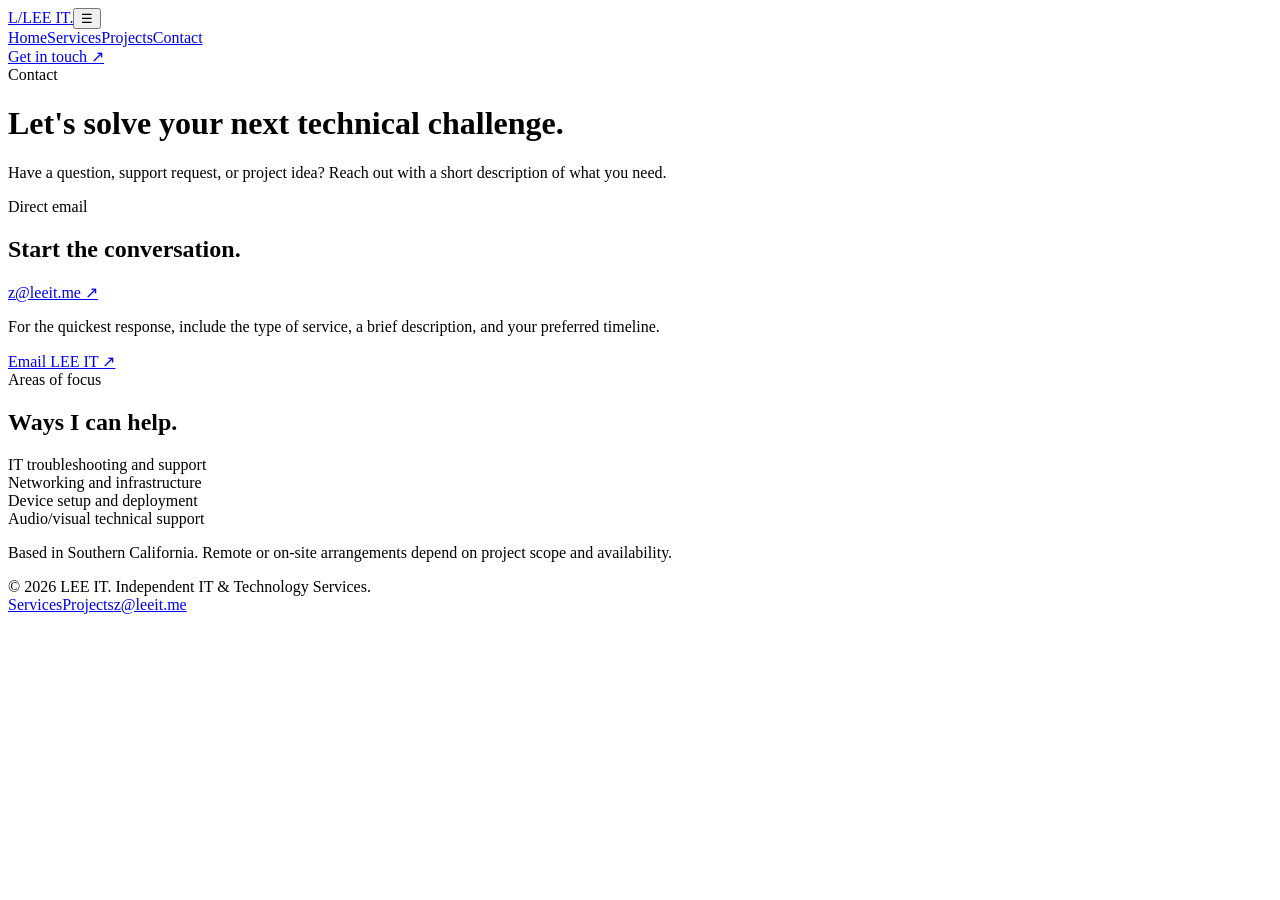
==== contact.html @ f7f3d747 "Add files via upload" ====
<!doctype html><html lang="en"><head><meta charset="utf-8"><meta name="viewport" content="width=device-width, initial-scale=1"><meta name="theme-color" content="#071322"><meta name="description" content="Contact LEE IT about technical support, infrastructure, and AV-related projects."><title>Get in Touch | LEE IT</title><link rel="canonical" href="https://leeit.me/contact.html"><link rel="icon" href="assets/favicon.svg" type="image/svg+xml"><link rel="stylesheet" href="assets/styles.css"><meta property="og:title" content="Get in Touch | LEE IT"><meta property="og:description" content="Contact LEE IT about technical support, infrastructure, and AV-related projects."><meta property="og:type" content="website"></head><body><header class="nav-wrap"><nav class="container"><a class="brand" href="index.html" aria-label="LEE IT home"><span class="brand-mark">L/</span><span>LEE IT<span style="color:var(--accent)">.</span></span></a><button class="menu-button" aria-label="Toggle navigation" aria-expanded="false">☰</button><div class="nav-links"><a href="index.html" >Home</a><a href="services.html" >Services</a><a href="projects.html" >Projects</a><a href="contact.html" aria-current="page" >Contact</a></div><a class="nav-cta" href="mailto:z@leeit.me">Get in touch ↗</a></nav></header><main><div class="page-header"><div class="container"><span class="eyebrow">Contact</span><h1>Let's solve your next technical challenge.</h1><p>Have a question, support request, or project idea? Reach out with a short description of what you need.</p></div></div><section><div class="container contact-layout"><div class="panel contact-box"><span class="eyebrow">Direct email</span><h2>Start the conversation.</h2><a class="contact-email" href="mailto:z@leeit.me">z@leeit.me ↗</a><p class="contact-note">For the quickest response, include the type of service, a brief description, and your preferred timeline.</p><a class="button" href="mailto:z@leeit.me?subject=IT%20Services%20Inquiry">Email LEE IT ↗</a></div><aside class="panel contact-box"><span class="eyebrow">Areas of focus</span><h2>Ways I can help.</h2><p class="contact-note">IT troubleshooting and support<br>Networking and infrastructure<br>Device setup and deployment<br>Audio/visual technical support</p><p class="small">Based in Southern California. Remote or on-site arrangements depend on project scope and availability.</p></aside></div></section></main><footer><div class="container footer-row"><div>© <span id="year">2026</span> LEE IT. Independent IT & Technology Services.</div><div class="footer-links"><a href="services.html">Services</a><a href="projects.html">Projects</a><a href="mailto:z@leeit.me">z@leeit.me</a></div></div></footer><script src="assets/main.js" defer></script></body></html>
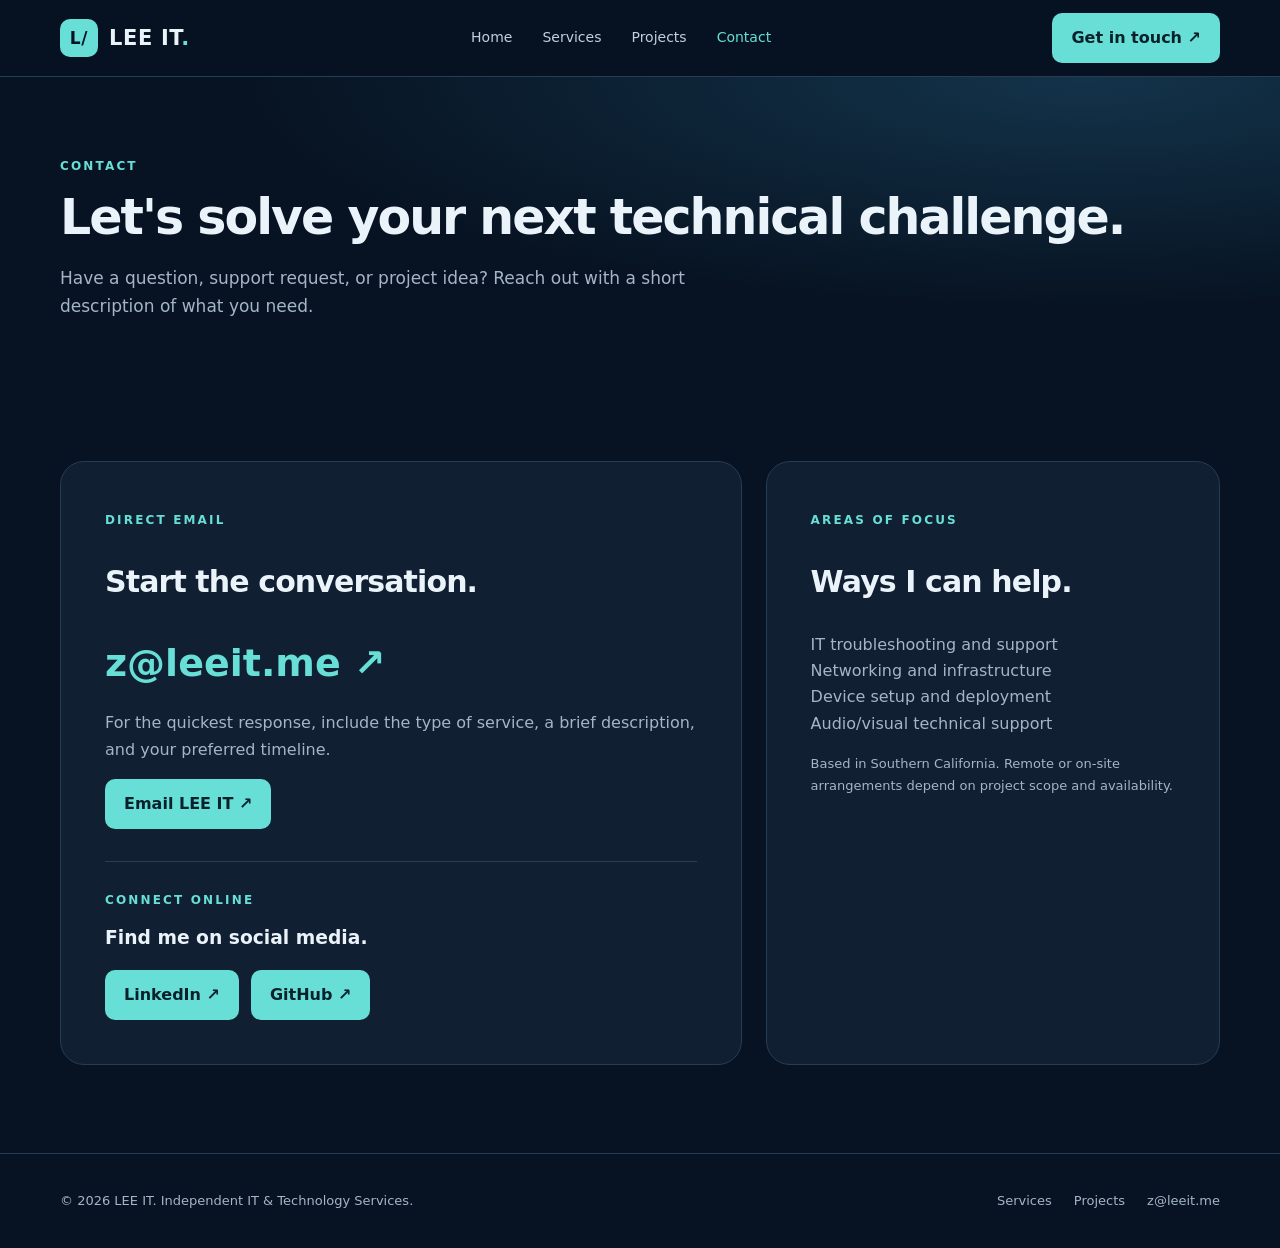
==== commit befcf30d: "Update contact.html" ====
--- a/contact.html
+++ b/contact.html
@@ -1 +1 @@
-<!doctype html><html lang="en"><head><meta charset="utf-8"><meta name="viewport" content="width=device-width, initial-scale=1"><meta name="theme-color" content="#071322"><meta name="description" content="Contact LEE IT about technical support, infrastructure, and AV-related projects."><title>Get in Touch | LEE IT</title><link rel="canonical" href="https://leeit.me/contact.html"><link rel="icon" href="assets/favicon.svg" type="image/svg+xml"><link rel="stylesheet" href="assets/styles.css"><meta property="og:title" content="Get in Touch | LEE IT"><meta property="og:description" content="Contact LEE IT about technical support, infrastructure, and AV-related projects."><meta property="og:type" content="website"></head><body><header class="nav-wrap"><nav class="container"><a class="brand" href="index.html" aria-label="LEE IT home"><span class="brand-mark">L/</span><span>LEE IT<span style="color:var(--accent)">.</span></span></a><button class="menu-button" aria-label="Toggle navigation" aria-expanded="false">☰</button><div class="nav-links"><a href="index.html" >Home</a><a href="services.html" >Services</a><a href="projects.html" >Projects</a><a href="contact.html" aria-current="page" >Contact</a></div><a class="nav-cta" href="mailto:z@leeit.me">Get in touch ↗</a></nav></header><main><div class="page-header"><div class="container"><span class="eyebrow">Contact</span><h1>Let's solve your next technical challenge.</h1><p>Have a question, support request, or project idea? Reach out with a short description of what you need.</p></div></div><section><div class="container contact-layout"><div class="panel contact-box"><span class="eyebrow">Direct email</span><h2>Start the conversation.</h2><a class="contact-email" href="mailto:z@leeit.me">z@leeit.me ↗</a><p class="contact-note">For the quickest response, include the type of service, a brief description, and your preferred timeline.</p><a class="button" href="mailto:z@leeit.me?subject=IT%20Services%20Inquiry">Email LEE IT ↗</a></div><aside class="panel contact-box"><span class="eyebrow">Areas of focus</span><h2>Ways I can help.</h2><p class="contact-note">IT troubleshooting and support<br>Networking and infrastructure<br>Device setup and deployment<br>Audio/visual technical support</p><p class="small">Based in Southern California. Remote or on-site arrangements depend on project scope and availability.</p></aside></div></section></main><footer><div class="container footer-row"><div>© <span id="year">2026</span> LEE IT. Independent IT & Technology Services.</div><div class="footer-links"><a href="services.html">Services</a><a href="projects.html">Projects</a><a href="mailto:z@leeit.me">z@leeit.me</a></div></div></footer><script src="assets/main.js" defer></script></body></html>+<!doctype html><html lang="en"><head><meta charset="utf-8"><meta name="viewport" content="width=device-width, initial-scale=1"><meta name="theme-color" content="#071322"><meta name="description" content="Contact LEE IT about technical support, infrastructure, and AV-related projects."><title>Get in Touch | LEE IT</title><link rel="canonical" href="https://leeit.me/contact.html"><link rel="icon" href="assets/favicon.svg" type="image/svg+xml"><link rel="stylesheet" href="assets/styles.css"><meta property="og:title" content="Get in Touch | LEE IT"><meta property="og:description" content="Contact LEE IT about technical support, infrastructure, and AV-related projects."><meta property="og:type" content="website"></head><body><header class="nav-wrap"><nav class="container"><a class="brand" href="index.html" aria-label="LEE IT home"><span class="brand-mark">L/</span><span>LEE IT<span style="color:var(--accent)">.</span></span></a><button class="menu-button" aria-label="Toggle navigation" aria-expanded="false">☰</button><div class="nav-links"><a href="index.html" >Home</a><a href="services.html" >Services</a><a href="projects.html" >Projects</a><a href="contact.html" aria-current="page" >Contact</a></div><a class="nav-cta" href="mailto:z@leeit.me">Get in touch ↗</a></nav></header><main><div class="page-header"><div class="container"><span class="eyebrow">Contact</span><h1>Let's solve your next technical challenge.</h1><p>Have a question, support request, or project idea? Reach out with a short description of what you need.</p></div></div><section><div class="container contact-layout"><div class="panel contact-box"><span class="eyebrow">Direct email</span><h2>Start the conversation.</h2><a class="contact-email" href="mailto:z@leeit.me">z@leeit.me ↗</a><p class="contact-note">For the quickest response, include the type of service, a brief description, and your preferred timeline.</p><a class="button" href="mailto:z@leeit.me?subject=IT%20Services%20Inquiry">Email LEE IT ↗</a><div class="social-contact" style="margin-top:2rem;padding-top:1.5rem;border-top:1px solid rgba(148,163,184,.22)"><span class="eyebrow">Connect online</span><h3 style="margin:.65rem 0 1rem">Find me on social media.</h3><div style="display:flex;flex-wrap:wrap;gap:.75rem"><a class="button" href="https://www.linkedin.com/in/devleedotme" target="_blank" rel="noopener noreferrer" aria-label="Visit LEE IT on LinkedIn">LinkedIn ↗</a><a class="button" href="https://github.com/ROOTChihoo" target="_blank" rel="noopener noreferrer" aria-label="Visit ROOTChihoo on GitHub">GitHub ↗</a></div></div></div><aside class="panel contact-box"><span class="eyebrow">Areas of focus</span><h2>Ways I can help.</h2><p class="contact-note">IT troubleshooting and support<br>Networking and infrastructure<br>Device setup and deployment<br>Audio/visual technical support</p><p class="small">Based in Southern California. Remote or on-site arrangements depend on project scope and availability.</p></aside></div></section></main><footer><div class="container footer-row"><div>© <span id="year">2026</span> LEE IT. Independent IT & Technology Services.</div><div class="footer-links"><a href="services.html">Services</a><a href="projects.html">Projects</a><a href="mailto:z@leeit.me">z@leeit.me</a></div></div></footer><script src="assets/main.js" defer></script></body></html>
--- a/assets/styles.css
+++ b/assets/styles.css
@@ -0,0 +1,2 @@
+
+:root{--bg:#071322;--surface:#101f31;--surface2:#14273b;--text:#eaf2fa;--muted:#a4b5c8;--line:#263d54;--accent:#67ded6;--accent2:#85b7ff;--radius:20px}*{box-sizing:border-box}html{scroll-behavior:smooth}body{margin:0;background:var(--bg);color:var(--text);font:16px/1.65 Inter,ui-sans-serif,system-ui,-apple-system,'Segoe UI',Arial,sans-serif}a{color:inherit;text-decoration:none}a:hover{color:var(--accent)}img{max-width:100%;display:block}.container{width:min(1160px,calc(100% - 44px));margin:auto}.nav-wrap{position:sticky;top:0;z-index:50;background:#071322ed;backdrop-filter:blur(14px);border-bottom:1px solid var(--line)}nav{min-height:76px;display:flex;align-items:center;justify-content:space-between;gap:20px}.brand{display:flex;align-items:center;gap:11px;font-weight:800;font-size:21px;letter-spacing:.03em}.brand-mark{display:grid;place-items:center;width:38px;height:38px;background:var(--accent);border-radius:10px;color:#071322;font-size:17px}.nav-links{display:flex;align-items:center;gap:30px;font-size:14px;color:#c1cfde}.nav-links a[aria-current=page]{color:var(--accent)}.nav-cta,.button{display:inline-flex;align-items:center;justify-content:center;gap:9px;font-weight:700;border-radius:10px;padding:12px 19px;background:var(--accent);color:#09212b!important;transition:transform .15s,background .15s}.button:hover,.nav-cta:hover{transform:translateY(-2px);background:#b3f7ee}.button.secondary{background:transparent;color:var(--text)!important;border:1px solid #52677b}.button.secondary:hover{border-color:var(--accent)}.hero{padding:114px 0 112px;position:relative;overflow:hidden;background:radial-gradient(ellipse at 80% 30%,#183a555b,transparent 46%),radial-gradient(ellipse at 15% 80%,#0c424842,transparent 47%)}.eyebrow{font-size:12px;letter-spacing:.18em;color:var(--accent);font-weight:800;text-transform:uppercase}.hero h1{font-size:clamp(44px,6vw,76px);line-height:1.08;max-width:840px;letter-spacing:-.055em;margin:23px 0}.hero p{font-size:18px;color:var(--muted);max-width:650px;line-height:1.8;margin:0 0 30px}.hero .actions{display:flex;flex-wrap:wrap;gap:13px}.hero-meta{margin-top:40px;color:#98b3c9;font-size:13px;letter-spacing:.03em}.hero-meta span{padding:0 14px;border-left:1px solid var(--line)}.hero-meta span:first-child{padding-left:0;border:0}section{padding:88px 0}.section-head{max-width:730px;margin-bottom:37px}.section-head h2,.page-header h1{font-size:clamp(32px,4vw,49px);line-height:1.15;letter-spacing:-.04em;margin:12px 0}.section-head p,.page-header p{color:var(--muted);font-size:17px}.grid{display:grid;grid-template-columns:repeat(3,minmax(0,1fr));gap:18px}.card{background:var(--surface);border:1px solid var(--line);border-radius:var(--radius);padding:28px}.card .number{color:var(--accent);font-size:12px;font-weight:800;letter-spacing:.16em}.card h3{font-size:21px;margin:16px 0 9px}.card p{margin:0;color:var(--muted)}.panel{background:var(--surface);border:1px solid var(--line);border-radius:24px;overflow:hidden}.split{display:grid;grid-template-columns:1fr 1fr;align-items:center;gap:55px}.split img{height:390px;width:100%;object-fit:cover;border-radius:19px}.split h2{font-size:40px;line-height:1.18;letter-spacing:-.04em}.split p{color:var(--muted)}.photo-grid{display:grid;grid-template-columns:repeat(3,minmax(0,1fr));gap:20px}.photo-card{overflow:hidden;background:var(--surface);border:1px solid var(--line);border-radius:18px}.photo-card img{width:100%;height:235px;object-fit:cover}.photo-card .details{padding:20px 22px}.photo-card h3{margin:0 0 5px;font-size:19px}.photo-card p{color:var(--muted);margin:0;font-size:14px}.cta{padding:55px;border:1px solid #35536b;border-radius:24px;background:linear-gradient(120deg,#152f44,#0d3038);display:flex;justify-content:space-between;align-items:center;gap:24px}.cta h2{font-size:32px;line-height:1.2;letter-spacing:-.03em;margin:8px 0}.cta p{color:var(--muted);margin:0}.page-header{padding:75px 0 36px;background:radial-gradient(ellipse at 85% 0%,#13334a,transparent 55%)}.page-header p{max-width:720px}.tag{display:inline-block;background:#1b3948;color:var(--accent);border:1px solid #285d62;border-radius:100px;padding:5px 13px;font-size:12px;font-weight:700;margin-bottom:12px}.service-list{display:grid;grid-template-columns:1fr 1fr;gap:18px}.service-list .card{min-height:205px}.service-list h2{font-size:23px;margin:12px 0}.contact-layout{display:grid;grid-template-columns:1.2fr .8fr;gap:24px}.contact-box{padding:44px}.contact-box h2{font-size:30px;letter-spacing:-.03em}.contact-email{font-size:clamp(22px,3vw,38px);font-weight:800;color:var(--accent);overflow-wrap:anywhere}.contact-note{color:var(--muted)}.small{font-size:13px;color:var(--muted)}footer{border-top:1px solid var(--line);padding:36px 0;color:var(--muted);font-size:13px}.footer-row{display:flex;justify-content:space-between;gap:24px;flex-wrap:wrap}.footer-links{display:flex;gap:22px}.menu-button{display:none;background:transparent;border:1px solid var(--line);color:var(--text);border-radius:9px;padding:7px 12px;font-size:21px;cursor:pointer}a:focus-visible,button:focus-visible{outline:3px solid var(--accent);outline-offset:3px}@media(max-width:800px){.grid,.photo-grid{grid-template-columns:repeat(2,minmax(0,1fr))}.split,.contact-layout{grid-template-columns:1fr}.split img{height:300px}.cta{align-items:flex-start;flex-direction:column}.nav-links{gap:14px}.nav-cta{display:none}}@media(max-width:620px){.menu-button{display:block}.nav-links{display:none;position:absolute;top:75px;left:0;right:0;flex-direction:column;align-items:stretch;gap:0;padding:10px 22px 20px;background:#071322;border-bottom:1px solid var(--line)}.nav-links.open{display:flex}.nav-links a{padding:11px 0}.grid,.photo-grid,.service-list{grid-template-columns:1fr}.hero{padding:79px 0}.hero-meta span{display:block;border:0;padding:3px 0}.photo-card img{height:230px}.cta{padding:30px}section{padding:64px 0}.contact-box{padding:28px}.container{width:min(1160px,calc(100% - 32px))}}
